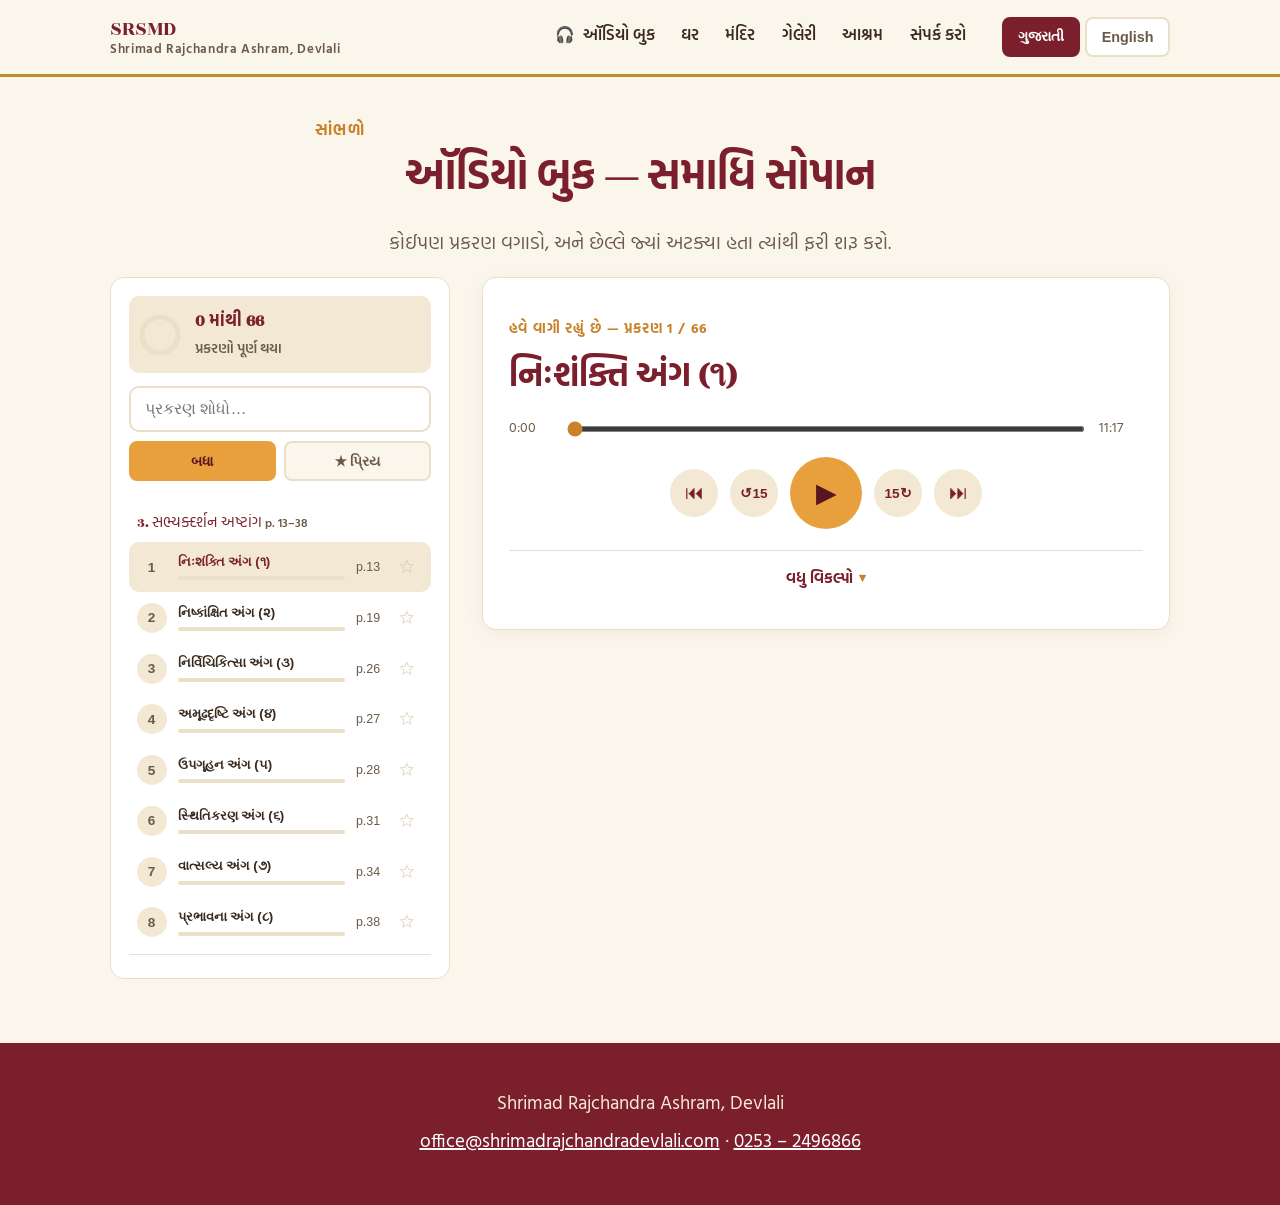
==== audiobook/index.html @ f016a33f "Update website with new audiobook and home page" ====
<!DOCTYPE html>
<html lang="en">
<head>
<meta charset="utf-8">
<meta name="viewport" content="width=device-width, initial-scale=1.0">
<title>Audio Book — Shrimad Rajchandra Ashram, Devlali</title>
<meta name="description" content="Listen to the audio book, chapter by chapter.">

<link rel="preconnect" href="https://fonts.googleapis.com">
<link rel="preconnect" href="https://fonts.gstatic.com" crossorigin>
<link href="https://fonts.googleapis.com/css2?family=Rozha+One&family=Hind:wght@400;600;700&family=Hind+Vadodara:wght@400;500;600;700&display=swap" rel="stylesheet">

<link rel="stylesheet" href="assets/css/styles.css">

<!-- 
  FIXED CSS: Hides unwanted sections and centers the player properly 
  without breaking the desktop grid layout.
-->
<style>
  /* 1. Hide transcript / read-along section completely */
  .transcript-card {
    display: none !important;
  }

  /* 2. Hide speed, sleep timer, simple mode, and autoplay toggle inside More Options */
  .simple-mode-row,
  .player-settings {
    display: none !important;
  }

  /* 3. Fix layout now that transcript is hidden */
  .audiobook-layout main {
    display: flex;
    flex-direction: column;
    align-items: center; /* Centers the player card horizontally */
  }
  
  .player-card {
    width: 100%;
    max-width: 800px; /* Prevents it from stretching too wide on large monitors */
  }

  /* 4. Clean up the 'More options' section spacing since items were removed */
  .player-more-body {
    padding-bottom: 0.5rem;
  }
  
  <style>
  /* ... [existing CSS to hide transcript and settings] ... */

  /* ========================================== */
  /* FIX: Prevent mobile button wrapping        */
  /* ========================================== */
  @media (max-width: 600px) {
    .player-transport {
      flex-wrap: nowrap !important; /* Forces all buttons to stay on one line */
      gap: 0.4rem !important;       /* Reduces the space between buttons */
    }
    
    /* Shrink the secondary buttons (skip & chapter step) */
    .player-transport .btn-skip,
    .player-transport .btn-chapter-step {
      width: 42px !important;
      height: 42px !important;
      font-size: 0.8rem !important;
    }
    
    .player-transport .btn-chapter-step {
      font-size: 1.1rem !important; /* Keeps the arrow icons readable */
    }

    /* Shrink the main play button slightly to save space */
    .player-transport .btn-play {
      width: 64px !important;
      height: 64px !important;
      font-size: 1.5rem !important;
    }
  }
</style>
</style>
</head>
<body>

<header class="site-header">
  <div class="header-inner">
    <a class="brand" href="../index.html">
      <span class="brand-main">SRSMD</span>
      <span class="brand-sub">Shrimad Rajchandra Ashram, Devlali</span>
    </a>

    <div class="header-right">
      <nav class="main-nav" id="main-nav" aria-label="Main navigation">
        <div class="lang-toggle lang-toggle--in-nav">
          <button type="button" data-lang="gu">ગુજરાતી</button>
          <button type="button" data-lang="en">English</button>
        </div>
        <a href="index.html">&#127911;&nbsp; <span data-gu="ઑડિયો બુક" data-en="Audio Book">Audio Book</span></a>
        <a href="../index.html" data-gu="ઘર" data-en="Home">Home</a>
        <a href="../index.html#mandir" data-gu="મંદિર" data-en="Mandir">Mandir</a>
        <a href="../index.html#gallery" data-gu="ગેલેરી" data-en="Gallery">Gallery</a>
        <a href="../index.html#ashram" data-gu="આશ્રમ" data-en="Ashram">Ashram</a>
        <a href="../index.html#contactus" data-gu="સંપર્ક કરો" data-en="Contact Us">Contact Us</a>
      </nav>

      <div class="lang-toggle lang-toggle--in-bar">
        <button type="button" data-lang="gu">ગુજરાતી</button>
        <button type="button" data-lang="en">English</button>
      </div>

      <button class="nav-toggle" aria-expanded="false" aria-controls="main-nav">&#9776; Menu</button>
    </div>
  </div>
</header>

<div class="reader-page-header">
  <p class="eyebrow" data-gu="સાંભળો" data-en="Listen">Listen</p>
  <h1 data-gu="ઑડિયો બુક — સમાધિ સોપાન" data-en="Audio Book — Samadhi Sopan">Audio Book — Samadhi Sopan</h1>
  <p data-gu="કોઈપણ પ્રકરણ વગાડો, અને છેલ્લે જ્યાં અટક્યા હતા ત્યાંથી ફરી શરૂ કરો." data-en="Play any chapter, and pick up right where you left off next time.">Play any chapter, and pick up right where you left off next time.</p>
</div>

<div class="container" id="audiobook-page" style="padding-bottom:4rem;">

  <!-- Continue Banner -->
  <div class="continue-banner" id="ab-continue-banner">
    <div class="continue-text">
      <span class="continue-label" data-gu="સાંભળવાનું ચાલુ રાખો" data-en="Continue listening">Continue listening</span>
      <span class="continue-title" id="ab-continue-title"></span>
    </div>
    <button class="btn btn-primary" id="ab-continue-btn" data-gu="ફરી શરૂ કરો" data-en="Resume">Resume</button>
  </div>

  <!-- Mobile chapter drawer toggle -->
  <button class="btn btn-outline btn-block chapter-drawer-toggle" id="ab-chapter-drawer-toggle">&#9776;&nbsp; <span data-gu="બધા પ્રકરણો" data-en="All Chapters">All Chapters</span> (<span id="ab-chapter-count"></span>)</button>

  <div class="audiobook-layout">

    <!-- Chapter list — desktop sidebar (KEPT INTACT for JS) -->
    <aside class="chapter-sidebar chapter-panel" aria-label="Chapter list">
      <div class="progress-summary">
        <svg class="progress-ring" width="44" height="44" viewBox="0 0 44 44" aria-hidden="true">
          <circle cx="22" cy="22" r="18" fill="none" stroke="#EADFC8" stroke-width="5"/>
          <circle id="ab-progress-ring-fill-sidebar" cx="22" cy="22" r="18" fill="none" stroke="#E8A03D" stroke-width="5" stroke-linecap="round" stroke-dasharray="113" stroke-dashoffset="113" transform="rotate(-90 22 22)"/>
        </svg>
        <span class="progress-summary-text"><strong id="ab-progress-count-sidebar">0 of 66</strong><span data-gu="પ્રકરણો પૂર્ણ થયા" data-en="chapters completed">chapters completed</span></span>
      </div>
      <div class="chapter-toolbar">
        <input type="search" class="chapter-search" placeholder="Search chapters…" aria-label="Search chapters" data-gu-placeholder="પ્રકરણ શોધો…">
        <div class="chapter-filter-row">
          <button type="button" class="active" data-filter="all" data-gu="બધા" data-en="All Chapters">All Chapters</button>
          <button type="button" data-filter="favorites" data-gu="&#9733; પ્રિય" data-en="&#9733; Favourites">&#9733; Favourites</button>
        </div>
      </div>
      <ul class="chapter-list" aria-label="Chapters"></ul>
    </aside>

    <!-- Player (ALL elements KEPT for JS, hidden via CSS above) -->
    <main>
      <div class="player-card" id="ab-player-card">
        <p class="player-eyebrow" id="ab-current-chapter-eyebrow">Now playing</p>
        <h2 class="player-title" id="ab-title">&nbsp;</h2>

        <div class="unavailable-notice" id="ab-unavailable" data-gu="આ પ્રકરણનું રેકોર્ડિંગ હજુ ઉમેરાયું નથી. ટૂંક સમયમાં ઉપલબ્ધ થશે." data-en="This chapter's recording hasn't been added yet — it'll be here soon.">This chapter's recording hasn't been added yet — it'll be here soon.</div>

        <audio id="ab-audio" preload="metadata"></audio>

        <div class="player-seek-row">
          <span class="player-time" id="ab-current-time">0:00</span>
          <input type="range" id="ab-seek" value="0" min="0" step="1" aria-label="Seek">
          <span class="player-time" id="ab-duration">0:00</span>
        </div>

        <div class="player-transport">
          <button class="btn-chapter-step" id="ab-prev-chapter" aria-label="Previous chapter">&#9198;</button>
          <button class="btn-skip" id="ab-skip-back" aria-label="Back 15 seconds">&#8634;15</button>
          <button class="btn-play" id="ab-play" aria-label="Play">&#9654;</button>
          <button class="btn-skip" id="ab-skip-fwd" aria-label="Forward 15 seconds">15&#8635;</button>
          <button class="btn-chapter-step" id="ab-next-chapter" aria-label="Next chapter">&#9197;</button>
        </div>

        <details class="player-more">
          <summary><span data-gu="વધુ વિકલ્પો" data-en="More options">More options</span></summary>
          <div class="player-more-body">
            <!-- HIDDEN via CSS but kept in DOM so JS doesn't break -->
            <div class="simple-mode-row">
              <span class="toggle-switch">
                <input type="checkbox" id="ab-simple-mode">
                <span class="toggle-slider"></span>
              </span>
              <span class="toggle-label" data-gu="સાદો મોડ (ઓછા બટન, મોટું પ્લે બટન)" data-en="Simple mode (fewer buttons, bigger play button)">Simple mode (fewer buttons, bigger play button)</span>
            </div>

            <!-- HIDDEN via CSS but kept in DOM so JS doesn't break -->
            <div class="player-settings">
              <div class="player-setting">
                <label for="ab-speed" data-gu="ઝડપ" data-en="Speed">Speed</label>
                <select id="ab-speed">
                  <option value="0.75">0.75x</option>
                  <option value="1" selected>1x</option>
                  <option value="1.25">1.25x</option>
                  <option value="1.5">1.5x</option>
                  <option value="2">2x</option>
                </select>
              </div>
              <div class="player-setting">
                <label for="ab-sleep" data-gu="સ્લીપ ટાઈમર" data-en="Sleep timer">Sleep timer</label>
                <select id="ab-sleep">
                  <option value="off">Off</option>
                  <option value="15">15 min</option>
                  <option value="30">30 min</option>
                  <option value="45">45 min</option>
                  <option value="chapter">End of chapter</option>
                </select>
              </div>
              <div class="player-setting">
                <label>&nbsp;</label>
                <div class="toggle-row">
                  <span class="toggle-switch">
                    <input type="checkbox" id="ab-autoplay" checked>
                    <span class="toggle-slider"></span>
                  </span>
                  <span class="toggle-label" data-gu="આગલું પ્રકરણ આપોઆપ વગાડો" data-en="Auto-play next chapter">Auto-play next chapter</span>
                </div>
              </div>
            </div>

            <div class="player-actions-row">
              <a class="btn btn-outline" id="ab-download" href="#" download>&#11015;&nbsp; <span data-gu="આ પ્રકરણ ડાઉનલોડ કરો" data-en="Download this chapter">Download this chapter</span></a>
              <button class="btn btn-outline" id="ab-share" type="button">&#128279;&nbsp; <span data-gu="આ પ્રકરણ શેર કરો" data-en="Share this chapter">Share this chapter</span></button>
            </div>

          </div>
        </details>
      </div>

      <!-- HIDDEN via CSS but kept in DOM so JS doesn't break -->
      <div class="transcript-card">
        <div class="transcript-header">
          <h3 data-gu="સાથે વાંચો" data-en="Read along">Read along</h3>
          <div class="font-size-controls" aria-label="Text size">
            <button type="button" data-size="small" aria-label="Small text" style="font-size:0.85rem;">A</button>
            <button type="button" data-size="medium" aria-label="Medium text" style="font-size:1rem;">A</button>
            <button type="button" data-size="large" aria-label="Large text" style="font-size:1.15rem;">A</button>
            <button type="button" data-size="xlarge" aria-label="Extra large text" style="font-size:1.3rem;">A</button>
          </div>
        </div>
        <div class="transcript-text font-medium" id="ab-transcript-text">
          <p class="transcript-placeholder">Loading transcript…</p>
        </div>
      </div>

    </main>
  </div>
</div>

<!-- Chapter list — mobile drawer (KEPT INTACT) -->
<div class="chapter-drawer" id="ab-chapter-drawer">
  <div class="chapter-panel">
    <div class="chapter-drawer-header">
      <h3 style="margin:0;" data-gu="બધા પ્રકરણો" data-en="All Chapters">All Chapters</h3>
      <button class="chapter-drawer-close" id="ab-chapter-drawer-close" aria-label="Close chapter list">&times;</button>
    </div>
    <div class="progress-summary">
      <svg class="progress-ring" width="44" height="44" viewBox="0 0 44 44" aria-hidden="true">
        <circle cx="22" cy="22" r="18" fill="none" stroke="#EADFC8" stroke-width="5"/>
        <circle id="ab-progress-ring-fill-drawer" cx="22" cy="22" r="18" fill="none" stroke="#E8A03D" stroke-width="5" stroke-linecap="round" stroke-dasharray="113" stroke-dashoffset="113" transform="rotate(-90 22 22)"/>
      </svg>
      <span class="progress-summary-text"><strong id="ab-progress-count-drawer">0 of 66</strong><span data-gu="પ્રકરણો પૂર્ણ થયા" data-en="chapters completed">chapters completed</span></span>
    </div>
    <div class="chapter-toolbar">
      <input type="search" class="chapter-search" placeholder="Search chapters…" aria-label="Search chapters" data-gu-placeholder="પ્રકરણ શોધો…">
      <div class="chapter-filter-row">
        <button type="button" class="active" data-filter="all" data-gu="બધા" data-en="All Chapters">All Chapters</button>
        <button type="button" data-filter="favorites" data-gu="&#9733; પ્રિય" data-en="&#9733; Favourites">&#9733; Favourites</button>
      </div>
    </div>
    <ul class="chapter-list" aria-label="Chapters"></ul>
  </div>
</div>

<footer class="site-footer">
  <p>Shrimad Rajchandra Ashram, Devlali</p>
  <p><a href="mailto:office@shrimadrajchandradevlali.com">office@shrimadrajchandradevlali.com</a> &middot; <a href="tel:+912532496866">0253 – 2496866</a></p>
</footer>

<script src="assets/js/script.js"></script>
<script src="assets/js/audiobook-data.js"></script>
<script src="assets/js/audiobook.js"></script>
<script>document.getElementById('ab-chapter-count').textContent = typeof AUDIOBOOK_CHAPTERS !== 'undefined' ? AUDIOBOOK_CHAPTERS.length : 0;</script>
</body>
</html>
---- audiobook/assets/css/styles.css ----
/* =========================================================================
   Shrimad Rajchandra Ashram, Devlali — Stylesheet
   -------------------------------------------------------------------------
   HOW TO EDIT THIS FILE
   You almost never need to. The colours and sizes below are named so you
   can find them by what they mean, not what they look like. If something
   needs to change site-wide (e.g. "make everything a bit bigger"), change
   it once at the top under :root and it updates everywhere.
   ========================================================================= */

:root {
  /* --- Colour palette (temple / marigold theme) --- */
  --color-bg:          #FBF6EC; /* warm ivory page background */
  --color-bg-alt:      #F3E8D3; /* soft sandalwood — alternating sections */
  --color-maroon:      #7A1F2B; /* deep kumkum red — headings, brand */
  --color-maroon-dark: #5A1620; /* pressed / hover state of maroon */
  --color-saffron:     #E8A03D; /* marigold — buttons, accents */
  --color-saffron-dark:#C9822A; /* pressed / hover state of saffron */
  --color-ink:         #3A2A1E; /* body text — warm dark brown, not black */
  --color-ink-light:   #6B5A4A; /* secondary / muted text */
  --color-gold-line:   #C08A2E; /* toran divider + hairline rules */
  --color-white:       #FFFFFF;
  --color-focus:       #1B6FB0; /* visible keyboard focus ring — kept high contrast on purpose */

  /* --- Type --- */
  --font-display: 'Rozha One', 'Hind Vadodara', 'Noto Serif Gujarati', serif;
  --font-body:    'Hind', 'Hind Vadodara', 'Noto Sans Gujarati', sans-serif;

  /* Base size is intentionally larger than a typical site — this is for
     elderly readers. Do not shrink below 18px without discussing why. */
  --text-body:    1.19rem;   /* ~19px */
  --text-small:   1.0rem;    /* ~16px, used sparingly (captions only) */
  --text-h1:      2.6rem;
  --text-h2:      2.1rem;
  --text-h3:      1.5rem;
  --line-height-body: 1.75;

  /* --- Spacing / layout --- */
  --max-width: 1100px;
  --space-section: 4.5rem;
  --radius: 14px;
  --tap-min: 48px; /* minimum comfortable tap target */
}

/* =========================================================================
   Reset & base
   ========================================================================= */
*, *::before, *::after { box-sizing: border-box; }
html { scroll-behavior: smooth; }
html, body { max-width: 100%; overflow-x: hidden; } /* safety net: nothing should ever force horizontal scroll */
body {
  margin: 0;
  background: var(--color-bg);
  color: var(--color-ink);
  font-family: var(--font-body);
  font-size: var(--text-body);
  line-height: var(--line-height-body);
  -webkit-font-smoothing: antialiased;
  overflow-wrap: break-word; /* long unbroken words (long Gujarati compounds, emails) wrap instead of overflowing */
}
img { max-width: 100%; display: block; }
a { color: var(--color-maroon); text-decoration-thickness: 2px; }
a:hover { color: var(--color-saffron-dark); }

/* Visible keyboard focus everywhere — important for accessibility */
a:focus-visible, button:focus-visible, summary:focus-visible {
  outline: 3px solid var(--color-focus);
  outline-offset: 3px;
}

@media (prefers-reduced-motion: reduce) {
  html { scroll-behavior: auto; }
  * { animation-duration: 0.01ms !important; transition-duration: 0.01ms !important; }
}

h1, h2, h3 {
  font-family: var(--font-display);
  color: var(--color-maroon);
  line-height: 1.25;
  margin: 0 0 0.6em;
}
h1 { font-size: var(--text-h1); }
h2 { font-size: var(--text-h2); }
h3 { font-size: var(--text-h3); }

.container {
  max-width: var(--max-width);
  margin: 0 auto;
  padding: 0 1.25rem;
}

.section { padding: var(--space-section) 0; }
.section--alt { background: var(--color-bg-alt); }

.section-title {
  text-align: center;
  margin-bottom: 2rem;
}
.section-title p.eyebrow {
  font-size: var(--text-small);
  letter-spacing: 0.08em;
  text-transform: uppercase;
  color: var(--color-saffron-dark);
  font-weight: 600;
  margin: 0 0 0.4rem;
}
.reader-page-header p.eyebrow {
  color: var(--color-saffron-dark);
  font-weight: 700;
  letter-spacing: 0.08em;
  text-transform: uppercase;
  font-size: var(--text-small);
  margin: 0 0 0.4rem;
}

/* =========================================================================
   Section divider — quiet on purpose. A thin gold hairline with a single
   small diamond at centre, the kind of restrained border motif found on
   temple thresholds and textile borders. Sections are told apart mainly
   by their alternating background colour; this just marks the seam.
   ========================================================================= */
.section-divider {
  display: flex;
  align-items: center;
  justify-content: center;
  height: 1px;
  background: var(--color-gold-line);
  opacity: 0.5;
}
.section-divider::before {
  content: "";
  width: 9px;
  height: 9px;
  background: var(--color-bg);
  border: 1.5px solid var(--color-gold-line);
  transform: rotate(45deg);
  flex-shrink: 0;
}

/* =========================================================================
   Header / Navigation
   ========================================================================= */
.site-header {
  position: sticky;
  top: 0;
  z-index: 100;
  background: var(--color-bg);
  border-bottom: 3px solid var(--color-gold-line);
}
.header-inner {
  max-width: var(--max-width);
  margin: 0 auto;
  padding: 0.85rem 1.25rem;
  display: flex;
  align-items: center;
  justify-content: space-between;
  gap: 1.5rem;
}

.brand {
  display: flex;
  flex-direction: column;
  color: var(--color-maroon);
  text-decoration: none;
  line-height: 1.2;
  flex-shrink: 0;
}
.brand .brand-main {
  font-family: var(--font-display);
  font-size: 1.3rem;
}
.brand .brand-sub {
  font-family: var(--font-body);
  font-size: 0.8rem;
  font-weight: 600;
  color: var(--color-ink-light);
  letter-spacing: 0.05em;
}
.brand:hover .brand-main { color: var(--color-saffron-dark); }

/* Desktop: nav sits in the middle, call/directions stay top-right */
.header-right {
  display: flex;
  align-items: center;
  gap: 1.5rem;
}

.main-nav {
  display: flex;
  flex-wrap: wrap;
  gap: 0.15rem;
}
.main-nav a {
  display: inline-block;
  padding: 0.6rem 0.75rem;
  color: var(--color-ink);
  text-decoration: none;
  font-weight: 600;
  font-size: 0.98rem;
  border-radius: 8px;
  white-space: nowrap;
}
.main-nav a:hover,
.main-nav a:focus-visible { background: var(--color-bg-alt); color: var(--color-maroon); }

.btn {
  display: inline-flex;
  align-items: center;
  justify-content: center;
  gap: 0.5rem;
  min-height: var(--tap-min);
  padding: 0.75rem 1.4rem;
  border-radius: 999px;
  font-family: var(--font-body);
  font-weight: 700;
  font-size: 1rem;
  text-decoration: none;
  border: 2px solid transparent;
  cursor: pointer;
}
.btn-primary { background: var(--color-saffron); color: var(--color-maroon-dark); }
.btn-primary:hover { background: var(--color-saffron-dark); color: var(--color-white); }
.btn-outline { background: transparent; color: var(--color-maroon); border-color: var(--color-maroon); }
.btn-outline:hover { background: var(--color-maroon); color: var(--color-white); }
.btn-block { width: 100%; }
.btn-large { min-height: 56px; font-size: 1.1rem; padding: 0.9rem 1.8rem; }

/* Mobile nav toggle — hidden on desktop */
.nav-toggle {
  display: none;
  min-width: var(--tap-min);
  min-height: var(--tap-min);
  background: var(--color-bg-alt);
  border: 2px solid var(--color-gold-line);
  border-radius: 10px;
  font-size: 1rem;
  font-weight: 700;
  color: var(--color-maroon);
  align-items: center;
  justify-content: center;
  gap: 0.4rem;
  cursor: pointer;
  flex-shrink: 0;
}

@media (max-width: 900px) {
  .header-inner { flex-wrap: wrap; }
  .header-right { gap: 0.5rem; flex-wrap: wrap; justify-content: flex-end; flex: 1 1 auto; }
  .nav-toggle { display: inline-flex; }

  .main-nav {
    order: 3;
    flex-direction: column;
    flex-basis: 100%;
    width: 100%;
    display: none;
    border-top: 1px solid var(--color-gold-line);
    margin-top: 0.75rem;
    padding-top: 0.75rem;
  }
  .main-nav.open { display: flex; }
  .main-nav a { width: 100%; font-size: 1.1rem; padding: 0.9rem 0.6rem; }
}

/* =========================================================================
   Hero
   ========================================================================= */
.hero {
  position: relative;
  overflow: hidden;
}
.hero-slide {
  position: relative;
  height: 60vh;
  min-height: 380px;
  max-height: 620px;
  background-size: cover;
  background-position: center;
  display: none;
}
.hero-slide.active { display: block; }
.hero-slide::after {
  content: "";
  position: absolute;
  inset: 0;
  background: linear-gradient(180deg, rgba(58,42,30,0.05) 0%, rgba(58,42,30,0.55) 85%);
}
.hero-caption {
  position: absolute;
  left: 0; right: 0; bottom: 0;
  padding: 2rem 1.25rem 2.5rem;
  z-index: 2;
  text-align: center;
}
.hero-caption h1 {
  color: var(--color-white);
  font-size: clamp(1.9rem, 5vw, var(--text-h1));
  text-shadow: 0 2px 10px rgba(0,0,0,0.4);
}
.hero-caption p {
  color: #F6E9D3;
  font-size: 1.15rem;
  max-width: 640px;
  margin: 0 auto 1.5rem;
  text-shadow: 0 1px 6px rgba(0,0,0,0.4);
}
.hero-cta-row {
  display: flex;
  gap: 0.75rem;
  justify-content: center;
  flex-wrap: wrap;
}

.hero-controls button {
  position: absolute;
  top: 50%;
  transform: translateY(-50%);
  z-index: 3;
  width: 52px;
  height: 52px;
  border-radius: 50%;
  border: none;
  background: rgba(255,255,255,0.85);
  color: var(--color-maroon);
  font-size: 1.6rem;
  line-height: 1;
  cursor: pointer;
  display: flex;
  align-items: center;
  justify-content: center;
}
.hero-controls button:hover { background: var(--color-white); }
.hero-prev { left: 14px; }
.hero-next { right: 14px; }

.hero-dots {
  position: absolute;
  z-index: 3;
  bottom: 14px;
  left: 50%;
  transform: translateX(-50%);
  display: flex;
  gap: 10px;
}
.hero-dots button {
  width: 14px; height: 14px;
  border-radius: 50%;
  border: 2px solid var(--color-white);
  background: transparent;
  padding: 0;
  cursor: pointer;
}
.hero-dots button.active { background: var(--color-saffron); border-color: var(--color-saffron); }

@media (max-width: 600px) {
  .hero-slide { height: 46vh; min-height: 300px; }
  .hero-controls button { width: 44px; height: 44px; }
}

/* =========================================================================
   Two-up devotional cards (Mandir section)
   ========================================================================= */
.card-grid {
  display: grid;
  grid-template-columns: 1fr 1fr;
  gap: 2rem;
}
@media (max-width: 760px) {
  .card-grid { grid-template-columns: 1fr; }
}
.devotional-card {
  background: var(--color-white);
  border: 1px solid #EADFC8;
  border-radius: var(--radius);
  overflow: hidden;
  box-shadow: 0 4px 18px rgba(122,31,43,0.06);
  display: flex;
  flex-direction: column;
}
.devotional-card img { width: 100%; height: 260px; object-fit: cover; }
.devotional-card .card-body {
  padding: 1.5rem;
  display: flex;
  flex-direction: column;
  gap: 1rem;
  flex: 1;
}
.devotional-card blockquote {
  margin: 0;
  font-style: italic;
  color: var(--color-ink);
  border-left: 4px solid var(--color-saffron);
  padding-left: 1rem;
}
.devotional-card .card-body .btn { margin-top: auto; }

/* =========================================================================
   Media embeds (audio / video) — always responsive
   ========================================================================= */
.media-wrap { position: relative; width: 100%; padding-top: 56.25%; border-radius: var(--radius); overflow: hidden; box-shadow: 0 4px 18px rgba(122,31,43,0.08); }
.media-wrap iframe { position: absolute; inset: 0; width: 100%; height: 100%; border: 0; }
.media-wrap.audio { padding-top: 0; height: 340px; }

.media-grid { display: grid; grid-template-columns: 1fr 1fr; gap: 1.75rem; }
@media (max-width: 760px) { .media-grid { grid-template-columns: 1fr; } }

/* =========================================================================
   Upcoming programmes
   ========================================================================= */
.programme-list {
  list-style: none;
  margin: 0 0 2rem;
  padding: 0;
  display: grid;
  gap: 1rem;
}
.programme-item {
  display: flex;
  gap: 1rem;
  align-items: flex-start;
  background: var(--color-white);
  border: 1px solid #EADFC8;
  border-radius: var(--radius);
  padding: 1.1rem 1.3rem;
}
.programme-date {
  flex: 0 0 auto;
  min-width: 110px;
  font-weight: 700;
  color: var(--color-maroon);
  font-family: var(--font-display);
  font-size: 1.15rem;
}
.programme-item p { margin: 0; }

/* =========================================================================
   Gallery grid + lightbox
   ========================================================================= */
.gallery-grid {
  display: grid;
  grid-template-columns: repeat(auto-fill, minmax(180px, 1fr));
  gap: 0.9rem;
}
.gallery-grid button {
  padding: 0;
  border: none;
  background: none;
  cursor: pointer;
  border-radius: 10px;
  overflow: hidden;
  aspect-ratio: 1 / 1;
  min-width: var(--tap-min);
  min-height: var(--tap-min);
}
.gallery-grid img { width: 100%; height: 100%; object-fit: cover; transition: transform 0.25s ease; }
.gallery-grid button:hover img { transform: scale(1.06); }

.lightbox {
  position: fixed;
  inset: 0;
  z-index: 1000;
  background: rgba(30, 20, 12, 0.92);
  display: none;
  align-items: center;
  justify-content: center;
  padding: 1.5rem;
}
.lightbox.open { display: flex; }
.lightbox img { max-width: min(92vw, 1000px); max-height: 85vh; border-radius: 8px; box-shadow: 0 10px 40px rgba(0,0,0,0.5); }
.lightbox-close {
  position: absolute;
  top: 18px; right: 18px;
  width: 52px; height: 52px;
  border-radius: 50%;
  border: none;
  background: var(--color-saffron);
  color: var(--color-maroon-dark);
  font-size: 1.6rem;
  cursor: pointer;
}
.lightbox-nav {
  position: absolute;
  top: 50%;
  transform: translateY(-50%);
  width: 56px; height: 56px;
  border-radius: 50%;
  border: none;
  background: rgba(255,255,255,0.85);
  color: var(--color-maroon);
  font-size: 1.8rem;
  cursor: pointer;
}
.lightbox-prev { left: 16px; }
.lightbox-next { right: 16px; }

/* =========================================================================
   Accordion (native <details>) — Ashram info, CD list
   ========================================================================= */
.accordion-item {
  background: var(--color-white);
  border: 1px solid #EADFC8;
  border-radius: var(--radius);
  margin-bottom: 1rem;
  overflow: hidden;
}
.accordion-item summary {
  list-style: none;
  cursor: pointer;
  padding: 1.15rem 1.4rem;
  font-family: var(--font-display);
  font-size: 1.25rem;
  color: var(--color-maroon);
  display: flex;
  align-items: center;
  justify-content: space-between;
  gap: 1rem;
  min-height: var(--tap-min);
}
.accordion-item summary::-webkit-details-marker { display: none; }
.accordion-item summary::after {
  content: "+";
  font-size: 1.6rem;
  color: var(--color-saffron-dark);
  flex-shrink: 0;
  transition: transform 0.2s ease;
}
.accordion-item[open] summary::after { content: "\2212"; }
.accordion-item summary:hover { background: var(--color-bg-alt); }
.accordion-body { padding: 0 1.4rem 1.4rem; }
.accordion-body ul { padding-left: 1.3rem; margin: 0; }
.accordion-body li { margin-bottom: 0.6rem; }

/* =========================================================================
   Contact section
   ========================================================================= */
.contact-grid {
  display: grid;
  grid-template-columns: 1fr 1fr;
  gap: 2rem;
}
@media (max-width: 760px) { .contact-grid { grid-template-columns: 1fr; } }
.contact-card {
  background: var(--color-white);
  border: 1px solid #EADFC8;
  border-radius: var(--radius);
  padding: 1.6rem;
}
.contact-card h3 { margin-bottom: 1rem; }
.contact-line {
  display: flex;
  gap: 0.7rem;
  align-items: flex-start;
  margin-bottom: 0.9rem;
}
.contact-line strong { color: var(--color-ink); }
.contact-line a.tap { font-weight: 700; }

.form-map-grid {
  display: grid;
  grid-template-columns: 1fr 1fr;
  gap: 1.75rem;
  margin-top: 2.5rem;
}
@media (max-width: 760px) { .form-map-grid { grid-template-columns: 1fr; } }
.map-wrap iframe, .form-wrap iframe { width: 100%; height: 420px; border: 0; border-radius: var(--radius); }

/* =========================================================================
   Book reader (biography / teachings pages — scanned page viewer)
   ========================================================================= */
.reader-page-header {
  text-align: center;
  padding: 2.5rem 1.25rem 1rem;
}
.reader-page-header p {
  color: var(--color-ink-light);
  max-width: 640px;
  margin: 0.5rem auto 0;
}

.reader {
  max-width: 760px;
  margin: 0 auto;
  padding: 1rem 1.25rem 4rem;
}
.reader-frame {
  background: var(--color-white);
  border: 1px solid #EADFC8;
  border-radius: var(--radius);
  box-shadow: 0 4px 20px rgba(122,31,43,0.08);
  padding: 1rem;
}
.reader-image-wrap {
  display: flex;
  align-items: center;
  justify-content: center;
  min-height: 320px;
  background: var(--color-bg-alt);
  border-radius: 10px;
  overflow: hidden;
}
.reader-image-wrap img {
  max-width: 100%;
  max-height: 72vh;
  width: auto;
  height: auto;
}

.reader-controls {
  display: flex;
  align-items: center;
  justify-content: space-between;
  gap: 1rem;
  margin-top: 1rem;
}
.reader-controls .btn {
  min-width: 120px;
}
.reader-position {
  font-family: var(--font-display);
  color: var(--color-maroon);
  font-size: 1.15rem;
  text-align: center;
  white-space: nowrap;
}
.reader-position small {
  display: block;
  font-family: var(--font-body);
  font-weight: 600;
  color: var(--color-ink-light);
  font-size: 0.85rem;
}

.reader-jump {
  display: flex;
  align-items: center;
  justify-content: center;
  gap: 0.6rem;
  margin-top: 1.25rem;
  flex-wrap: wrap;
}
.reader-jump label { font-weight: 600; }
.reader-jump input[type="number"] {
  width: 80px;
  min-height: 44px;
  padding: 0.4rem 0.6rem;
  font-size: 1.05rem;
  border: 2px solid #EADFC8;
  border-radius: 8px;
  text-align: center;
}
.reader-jump .btn { min-height: 44px; padding: 0.5rem 1rem; }

@media (max-width: 480px) {
  .reader-controls .btn span.btn-label { display: none; }
  .reader-controls .btn { min-width: 56px; padding: 0.75rem; }
}

/* =========================================================================
   Audio Book
   ========================================================================= */

/* --- Continue listening banner --- */
.continue-banner {
  display: none; /* shown by JS only when there's something to resume */
  align-items: center;
  justify-content: space-between;
  gap: 1rem;
  flex-wrap: wrap;
  background: var(--color-maroon);
  color: var(--color-white);
  border-radius: var(--radius);
  padding: 1.1rem 1.4rem;
  margin-bottom: 2rem;
}
.continue-banner.visible { display: flex; }
.continue-banner .continue-text { display: flex; flex-direction: column; }
.continue-banner .continue-label {
  font-size: 0.85rem;
  text-transform: uppercase;
  letter-spacing: 0.06em;
  color: #F0C888;
  font-weight: 700;
}
.continue-banner .continue-title { font-family: var(--font-display); font-size: 1.25rem; }
.continue-banner .btn-primary { flex-shrink: 0; }

/* --- Layout: sidebar + main reading/player pane --- */
.audiobook-layout {
  display: grid;
  grid-template-columns: 340px 1fr;
  gap: 2rem;
  align-items: start;
}
@media (max-width: 900px) {
  .audiobook-layout { grid-template-columns: 1fr; }
  .chapter-sidebar.chapter-panel { display: none; } /* mobile uses the drawer instead — two classes so this reliably beats .chapter-panel's own display:flex */
}

/* --- Chapter sidebar / drawer (shared styles; drawer adds an overlay) --- */
.chapter-panel {
  background: var(--color-white);
  border: 1px solid #EADFC8;
  border-radius: var(--radius);
  padding: 1.1rem;
  max-height: 78vh;
  display: flex;
  flex-direction: column;
}
.chapter-sidebar.chapter-panel { position: sticky; top: calc(var(--header-height, 80px) + 16px); }

.chapter-toolbar { display: flex; flex-direction: column; gap: 0.6rem; margin-bottom: 0.9rem; }
.chapter-search {
  width: 100%;
  min-height: 46px;
  padding: 0.5rem 0.9rem;
  font-size: 1rem;
  border: 2px solid #EADFC8;
  border-radius: 10px;
}
.chapter-filter-row { display: flex; gap: 0.5rem; }
.chapter-filter-row button {
  flex: 1;
  min-height: 40px;
  border-radius: 8px;
  border: 2px solid #EADFC8;
  background: var(--color-bg);
  font-weight: 700;
  font-size: 0.9rem;
  cursor: pointer;
  color: var(--color-ink-light);
}
.chapter-filter-row button.active { background: var(--color-saffron); border-color: var(--color-saffron); color: var(--color-maroon-dark); }

.chapter-list { list-style: none; margin: 0; padding: 0; overflow-y: auto; flex: 1; }
.chapter-item {
  width: 100%;
  display: flex;
  align-items: center;
  gap: 0.7rem;
  padding: 0.65rem 0.5rem;
  border: none;
  background: none;
  border-radius: 10px;
  cursor: pointer;
  text-align: left;
  min-height: var(--tap-min);
}
.chapter-item:hover { background: var(--color-bg-alt); }
.chapter-item.active { background: var(--color-bg-alt); }
.chapter-item.active .chapter-item-title { color: var(--color-maroon); }
.chapter-item-num {
  flex-shrink: 0;
  width: 30px; height: 30px;
  border-radius: 50%;
  background: var(--color-bg-alt);
  color: var(--color-ink-light);
  font-size: 0.85rem;
  font-weight: 700;
  display: flex;
  align-items: center;
  justify-content: center;
}
.chapter-item.completed .chapter-item-num { background: var(--color-saffron); color: var(--color-maroon-dark); }
.chapter-item-body { flex: 1; min-width: 0; }
.chapter-item-title {
  display: block;
  font-weight: 600;
  color: var(--color-ink);
  white-space: nowrap;
  overflow: hidden;
  text-overflow: ellipsis;
}
.chapter-item-progress { display: block; height: 4px; background: #EADFC8; border-radius: 2px; margin-top: 0.4rem; overflow: hidden; }
.chapter-item-progress-fill { display: block; height: 100%; background: var(--color-saffron); width: 0%; }
.chapter-item-star {
  flex-shrink: 0;
  background: none;
  border: none;
  font-size: 1.2rem;
  cursor: pointer;
  color: #D8CBB0;
  min-width: 32px;
}
.chapter-item-star.favorited { color: var(--color-saffron-dark); }
.chapter-item-page { flex-shrink: 0; font-size: 0.78rem; color: var(--color-ink-light); font-variant-numeric: tabular-nums; }
.chapter-item-author { display: block; font-size: 0.8rem; font-style: italic; color: var(--color-ink-light); margin-top: 0.1rem; }
.chapter-item.unavailable { opacity: 0.7; }
.chapter-item-unavailable-tag { display: block; font-size: 0.75rem; font-style: italic; font-weight: 400; color: var(--color-ink-light); margin-top: 0.1rem; }

.chapter-section-header {
  padding: 0.9rem 0.5rem 0.3rem;
  font-family: var(--font-display);
  font-size: 0.95rem;
  color: var(--color-maroon);
  border-top: 1px solid #EADFC8;
  margin-top: 0.4rem;
}
.chapter-list li:first-child.chapter-section-header { border-top: none; margin-top: 0; }
.chapter-section-pages { font-family: var(--font-body); font-size: 0.72rem; font-weight: 600; color: var(--color-ink-light); }

.chapter-empty { color: var(--color-ink-light); text-align: center; padding: 1.5rem 0.5rem; }

/* --- Language toggle: one copy lives in the header bar (desktop),
   one lives inside the mobile menu — CSS shows only the right one,
   so the mobile bar never gets crowded next to the hamburger. --- */
.lang-toggle { display: flex; gap: 0.3rem; }
.lang-toggle--in-nav { display: none; margin-bottom: 0.6rem; }
.lang-toggle button {
  min-height: 40px;
  padding: 0.4rem 0.9rem;
  border-radius: 8px;
  border: 2px solid #EADFC8;
  background: var(--color-white);
  font-weight: 700;
  font-size: 0.9rem;
  cursor: pointer;
  color: var(--color-ink-light);
}
.lang-toggle button.active { background: var(--color-maroon); border-color: var(--color-maroon); color: var(--color-white); }
@media (max-width: 900px) {
  .lang-toggle--in-bar { display: none; }
  .lang-toggle--in-nav { display: flex; }
}

/* --- Unavailable-recording notice inside the player --- */
.unavailable-notice {
  display: none;
  background: #FBEFE0;
  border: 1px solid #E8C98F;
  color: #8A5A1E;
  border-radius: 10px;
  padding: 0.8rem 1rem;
  font-size: 0.9rem;
  margin-bottom: 1.1rem;
  text-align: center;
}

/* Mobile chapter drawer (opens full-screen, same idea as the photo lightbox) */
.chapter-drawer-toggle { width: 100%; margin-bottom: 1.5rem; display: none; }
@media (max-width: 900px) { .chapter-drawer-toggle { display: inline-flex; } }

.chapter-drawer {
  position: fixed;
  inset: 0;
  z-index: 1000;
  background: rgba(30,20,12,0.5);
  display: none;
  align-items: flex-end;
  justify-content: center;
}
.chapter-drawer.open { display: flex; }
.chapter-drawer .chapter-panel {
  width: 100%;
  max-height: 85vh;
  border-radius: var(--radius) var(--radius) 0 0;
  margin: 0;
}
.chapter-drawer-header { display: flex; align-items: center; justify-content: space-between; margin-bottom: 0.8rem; }
.chapter-drawer-close {
  width: 40px; height: 40px;
  border-radius: 50%;
  border: none;
  background: var(--color-bg-alt);
  font-size: 1.3rem;
  cursor: pointer;
}

/* --- Player card --- */
.player-card {
  background: var(--color-white);
  border: 1px solid #EADFC8;
  border-radius: var(--radius);
  padding: 1.6rem;
  box-shadow: 0 4px 20px rgba(122,31,43,0.06);
}
.player-eyebrow { font-size: 0.85rem; font-weight: 700; letter-spacing: 0.06em; text-transform: uppercase; color: var(--color-saffron-dark); }
.player-title { margin: 0.2rem 0 1.2rem; }

.player-actions-row { display: flex; gap: 0.6rem; margin-bottom: 1.1rem; flex-wrap: wrap; }
.player-actions-row .btn { padding: 0.55rem 1rem; font-size: 0.9rem; min-height: 40px; }

.player-seek-row { display: flex; align-items: center; gap: 0.8rem; margin-bottom: 1rem; }
.player-seek-row input[type="range"] { flex: 1; accent-color: var(--color-saffron-dark); height: 6px; }
.player-time { font-variant-numeric: tabular-nums; font-size: 0.9rem; color: var(--color-ink-light); min-width: 44px; }

.player-transport {
  display: flex;
  align-items: center;
  justify-content: center;
  gap: 0.75rem;
  margin-bottom: 1.3rem;
  flex-wrap: wrap;
}
.player-transport button {
  border: none;
  background: var(--color-bg-alt);
  color: var(--color-maroon);
  border-radius: 50%;
  cursor: pointer;
  display: flex;
  align-items: center;
  justify-content: center;
}
.player-transport .btn-skip { width: 48px; height: 48px; font-size: 0.85rem; font-weight: 700; }
.player-transport .btn-chapter-step { width: 48px; height: 48px; font-size: 1.2rem; }
.player-transport .btn-play {
  width: 72px; height: 72px;
  background: var(--color-saffron);
  color: var(--color-maroon-dark);
  font-size: 1.7rem;
}
.player-transport .btn-play:hover { background: var(--color-saffron-dark); color: var(--color-white); }

.player-settings {
  display: flex;
  flex-wrap: wrap;
  gap: 0.9rem;
  align-items: center;
  justify-content: center;
}
.player-setting { display: flex; flex-direction: column; gap: 0.3rem; align-items: center; }
.player-setting label { font-size: 0.8rem; font-weight: 700; color: var(--color-ink-light); }
.player-setting select {
  min-height: 42px;
  border-radius: 8px;
  border: 2px solid #EADFC8;
  padding: 0.3rem 0.6rem;
  font-size: 0.95rem;
}

/* --- "More options" disclosure — keeps secondary controls out of the way
   until asked for, so the primary play controls stay the visual focus --- */
.player-more { margin-top: 1.3rem; border-top: 1px solid #EADFC8; padding-top: 0.2rem; }
.player-more summary {
  list-style: none;
  cursor: pointer;
  padding: 0.7rem 0.3rem;
  text-align: center;
  font-weight: 700;
  font-size: 0.95rem;
  color: var(--color-maroon);
  min-height: var(--tap-min);
  display: flex;
  align-items: center;
  justify-content: center;
  gap: 0.4rem;
}
.player-more summary::-webkit-details-marker { display: none; }
.player-more summary::after { content: "\25BE"; font-size: 0.8rem; color: var(--color-saffron-dark); }
.player-more[open] summary::after { content: "\25B4"; }
.player-more summary:hover { background: var(--color-bg-alt); border-radius: 8px; }
.player-more-body { padding-top: 0.8rem; display: flex; flex-direction: column; gap: 1.1rem; }

.toggle-row { display: flex; align-items: center; gap: 0.6rem; }
.toggle-switch { position: relative; width: 46px; height: 26px; flex-shrink: 0; }
.toggle-switch input { opacity: 0; width: 0; height: 0; }
.toggle-slider {
  position: absolute; inset: 0; cursor: pointer;
  background: #D8CBB0; border-radius: 999px; transition: 0.2s;
}
.toggle-slider::before {
  content: ""; position: absolute; width: 20px; height: 20px; left: 3px; top: 3px;
  background: var(--color-white); border-radius: 50%; transition: 0.2s;
}
.toggle-switch input:checked + .toggle-slider { background: var(--color-saffron); }
.toggle-switch input:checked + .toggle-slider::before { transform: translateX(20px); }
.toggle-label { font-size: 0.9rem; font-weight: 600; }

/* --- Progress summary at top of chapter list --- */
.progress-summary {
  display: flex;
  align-items: center;
  gap: 0.8rem;
  padding: 0.7rem 0.6rem;
  margin-bottom: 0.8rem;
  background: var(--color-bg-alt);
  border-radius: 10px;
}
.progress-ring { flex-shrink: 0; }
.progress-summary-text { font-size: 0.9rem; color: var(--color-ink-light); font-weight: 600; }
.progress-summary-text strong { color: var(--color-maroon); font-family: var(--font-display); font-size: 1.05rem; display: block; }

/* --- Simple mode: fewer, bigger controls for anyone who wants a plainer player --- */
.simple-mode-row {
  display: flex;
  align-items: center;
  justify-content: center;
  gap: 0.6rem;
  margin-bottom: 1.1rem;
}
.simple-mode-row .toggle-label { font-size: 0.85rem; color: var(--color-ink-light); }
.player-card.simple .player-settings,
.player-card.simple .player-actions-row,
.player-card.simple .btn-chapter-step { display: none; }
.player-card.simple .player-transport .btn-play { width: 88px; height: 88px; font-size: 2rem; }
.player-card.simple .player-transport .btn-skip { width: 58px; height: 58px; font-size: 1rem; }

/* --- Transcript --- */
.transcript-card {
  background: var(--color-white);
  border: 1px solid #EADFC8;
  border-radius: var(--radius);
  padding: 1.6rem;
  margin-top: 1.5rem;
}
.transcript-header { display: flex; align-items: center; justify-content: space-between; flex-wrap: wrap; gap: 0.8rem; margin-bottom: 1rem; }
.transcript-header h3 { margin: 0; }
.font-size-controls { display: flex; gap: 0.4rem; }
.font-size-controls button {
  width: 38px; height: 38px;
  border-radius: 8px;
  border: 2px solid #EADFC8;
  background: var(--color-bg);
  cursor: pointer;
  font-weight: 700;
}
.font-size-controls button.active { background: var(--color-saffron); border-color: var(--color-saffron); }

.transcript-text { color: var(--color-ink); }
.transcript-text p { margin: 0 0 1.1em; }
.transcript-text.font-small { font-size: 1rem; }
.transcript-text.font-medium { font-size: 1.19rem; }
.transcript-text.font-large { font-size: 1.4rem; }
.transcript-text.font-xlarge { font-size: 1.65rem; }
.transcript-placeholder { color: var(--color-ink-light); font-style: italic; }

@media (max-width: 600px) {
  .player-card, .transcript-card { padding: 1.2rem; }
  .player-transport { gap: 0.5rem; }
}

/* =========================================================================
   Footer
   ========================================================================= */
.site-footer {
  background: var(--color-maroon);
  color: #F6E9D3;
  text-align: center;
  padding: 2.5rem 1.25rem;
}
.site-footer a { color: var(--color-white); }
.site-footer p { margin: 0.3rem 0; }
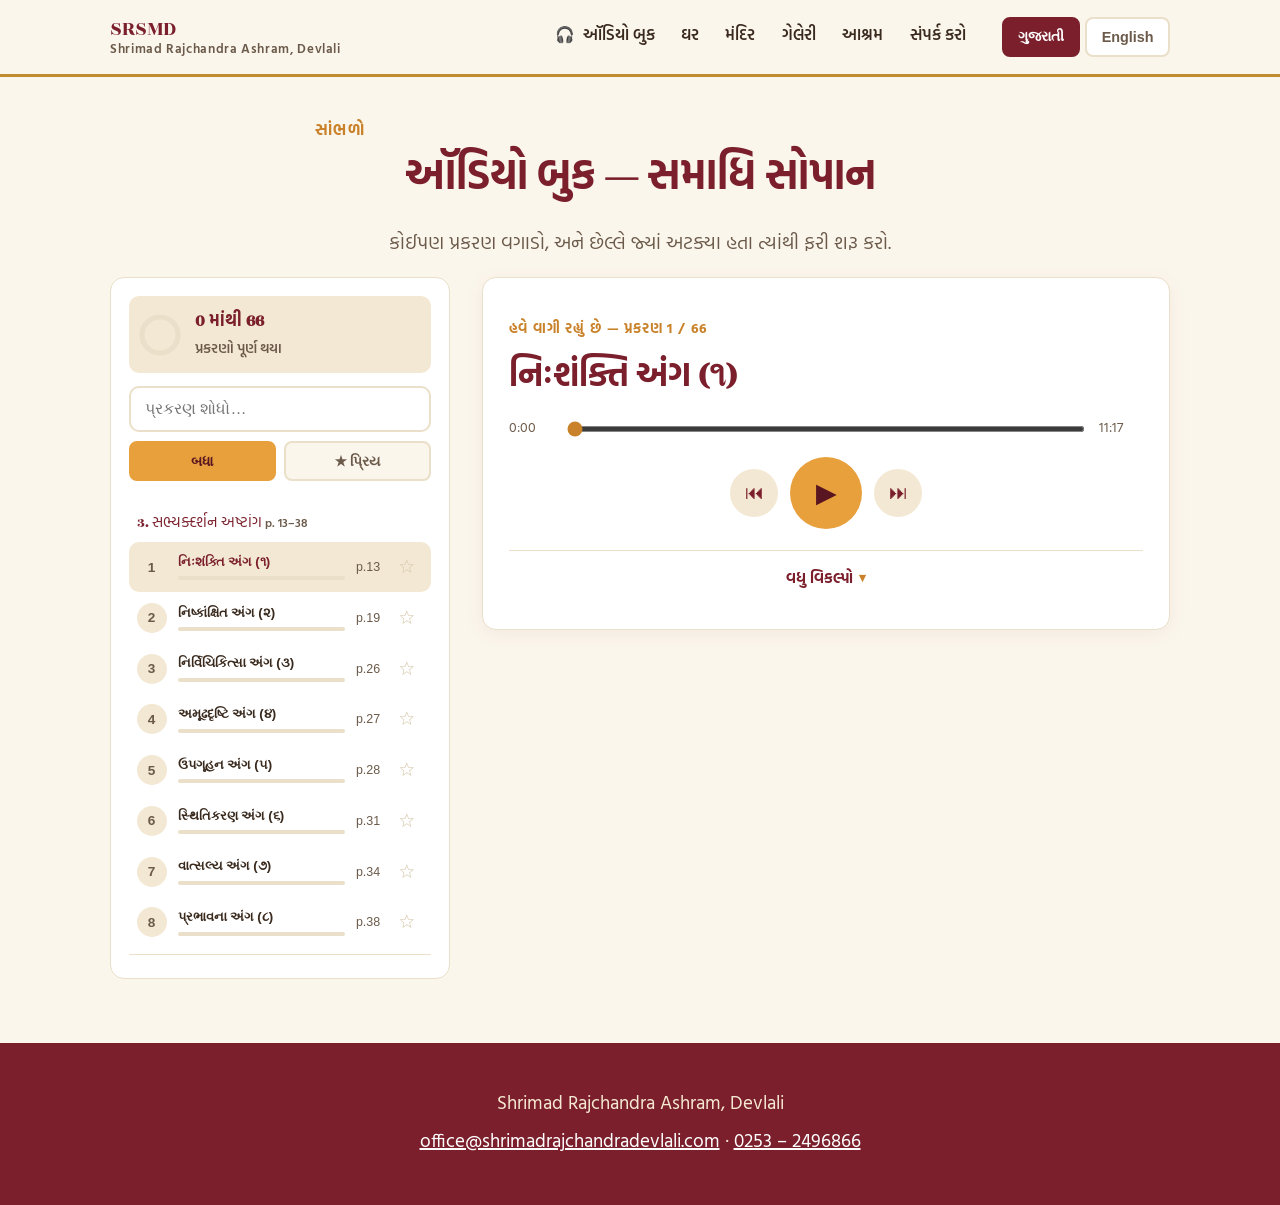
==== commit 03c5d586: "Hide 15-second skip buttons and updated upcoming programme" ====
--- a/audiobook/index.html
+++ b/audiobook/index.html
@@ -44,13 +44,13 @@
   .player-more-body {
     padding-bottom: 0.5rem;
   }
+
+  /* 5. Hide the skip buttons completely */
+  .btn-skip {
+    display: none !important;
+  }
+
   
-  <style>
-  /* ... [existing CSS to hide transcript and settings] ... */
-
-  /* ========================================== */
-  /* FIX: Prevent mobile button wrapping        */
-  /* ========================================== */
   @media (max-width: 600px) {
     .player-transport {
       flex-wrap: nowrap !important; /* Forces all buttons to stay on one line */
@@ -75,8 +75,8 @@
       height: 64px !important;
       font-size: 1.5rem !important;
     }
-  }
-</style>
+    
+  }
 </style>
 </head>
 <body>
